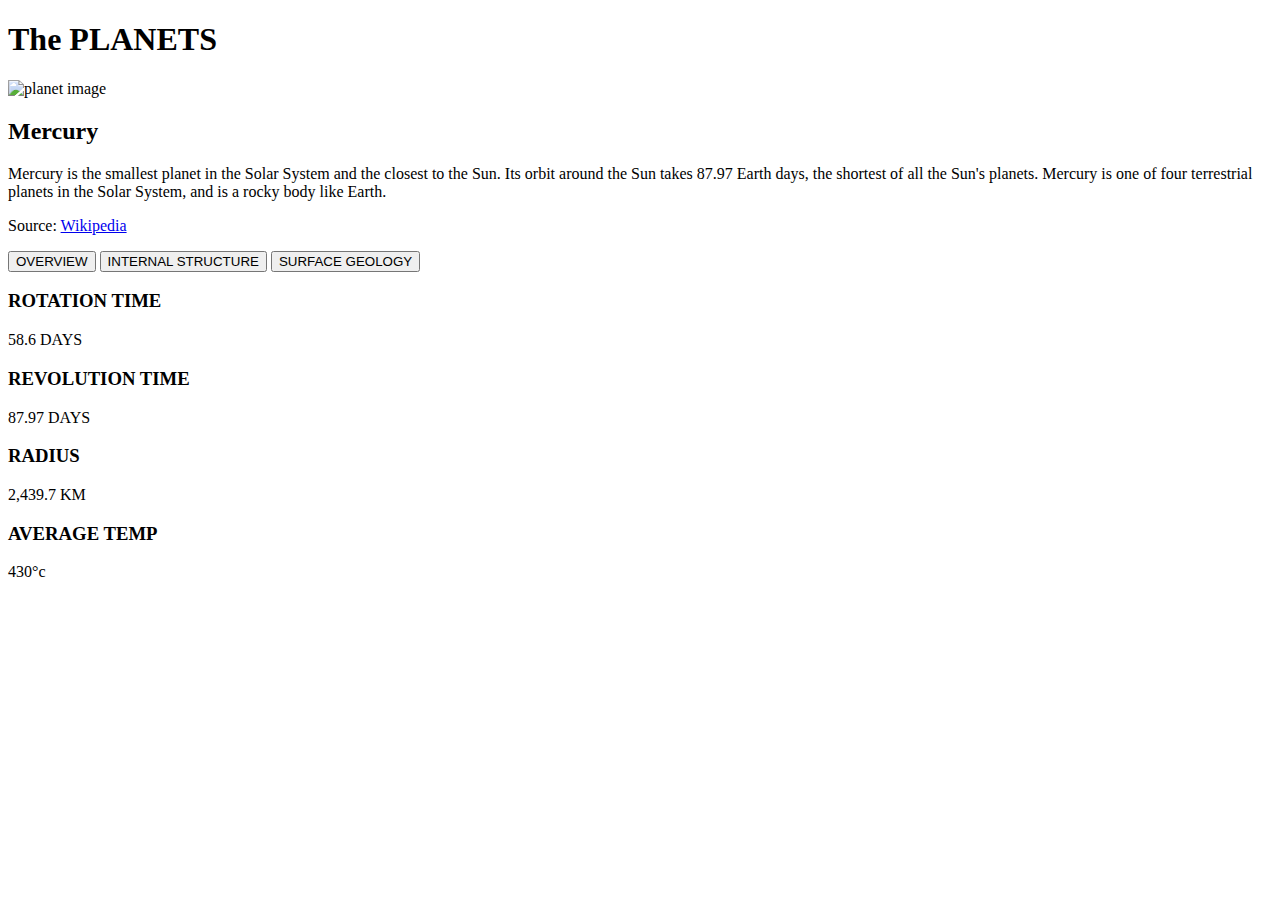
==== components/index.html @ 9cbfa05c "initial commit of mercury file(html)" ====
<!DOCTYPE html>
<html lang="en">
<head>
    <meta charset="UTF-8">
    <meta name="viewport" content="width=device-width, initial-scale=1.0">
    <title>Planets fact site</title>
</head>
<body>
    
  <header>
    <h1>The PLANETS</h1>
    <nav>
      <ul id="planet-list">
        <!-- JavaScript will populate this list -->
      </ul>
    </nav>
  </header>
  <main>
    <section class="planet_info">
      <div class="planet_image">
        <img id="planet_image" src="" alt="planet image">
      </div>
      <div class="planet_details">
        <h2 id="planet-name">Mercury</h2>
            <!-- Overview Content Start -->
        <p id="planet-overview">Mercury is the smallest planet in the Solar System and the closest 
          to the Sun. Its orbit around the Sun takes 87.97 Earth days, the 
          shortest of all the Sun's planets. Mercury is one of four terrestrial 
          planets in the Solar System, and is a rocky body like Earth.</p>
          <p>Source: <a href="https://en.wikipedia.org/wiki/Mercury_(planet)" id="planet-source" target="_blank">Wikipedia </a></p>

          <div class="tabs">
            <button data-tab="overview">OVERVIEW</button>
                  <!-- Overview Content End -->

                  <!-- Internal Structure Content Start -->
            <button data-tab="structure">INTERNAL STRUCTURE</button>
                  <!-- Internal Structure Content End -->

                  <!-- Surface Geology Content Start -->
            <button data-tab="geology">SURFACE GEOLOGY</button>
                   <!-- Surface Geology Content End -->

          </div>
      </div>
    </section>
    <section class="planet-stats">
      <div class="stat">
        <h3>ROTATION TIME</h3>
        <p id="rotation-time">58.6 DAYS</p>
      </div>
      <div class="stat">
        <h3>REVOLUTION TIME</h3>
        <p id="revolution-time">87.97 DAYS</p>
      </div>
      <div class="stat">
        <h3>RADIUS</h3>
        <p id="radius">2,439.7 KM</p>
      </div>
      <div class="stat">
        <h3>AVERAGE TEMP</h3>
        <p id="average-time">430°c</p>
      </div>
    </section>
  </main>

  <script src="script.js"></script>
</body>
</html>
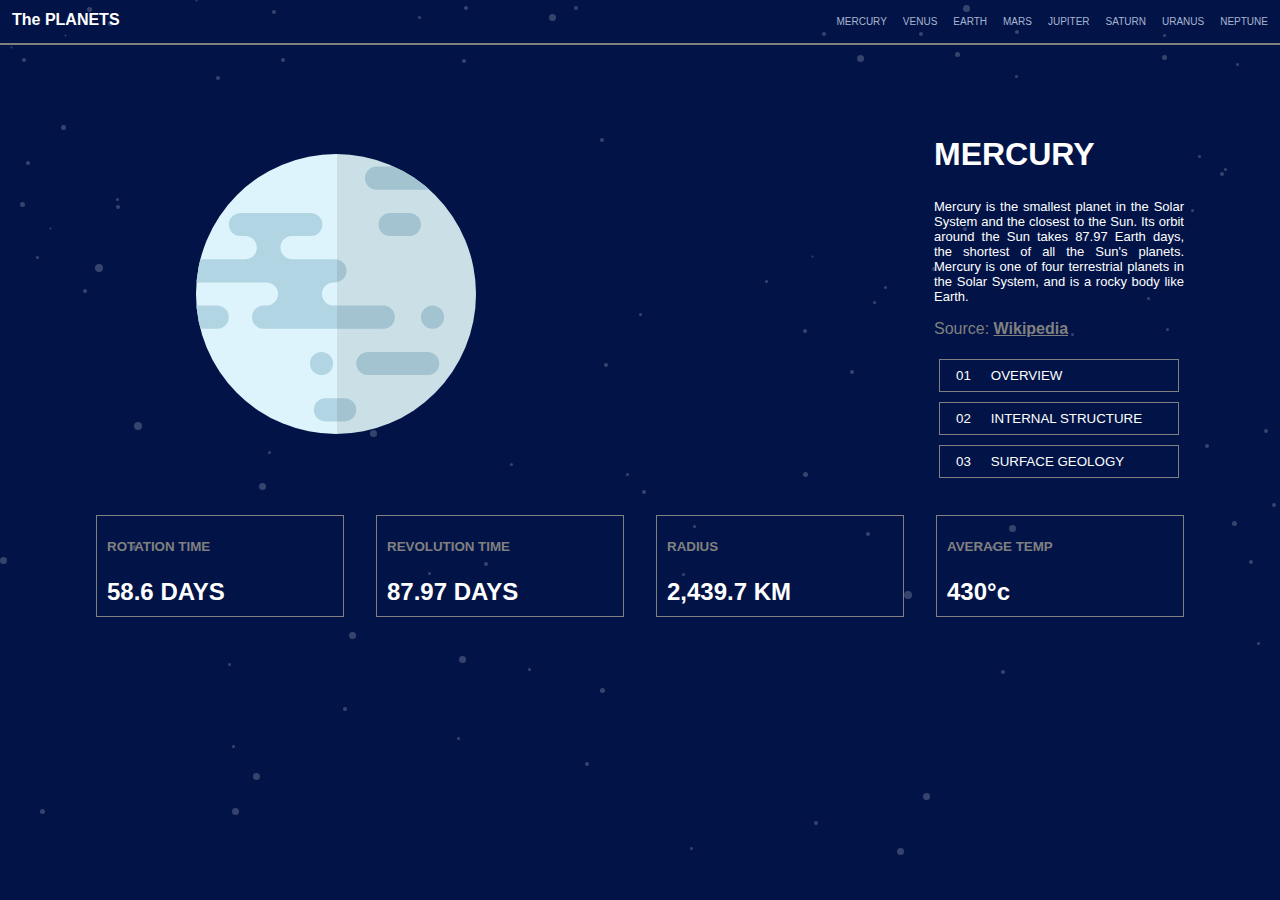
==== commit e9072913: "style mercury page" ====
--- a/components/index.html
+++ b/components/index.html
@@ -4,6 +4,7 @@
     <meta charset="UTF-8">
     <meta name="viewport" content="width=device-width, initial-scale=1.0">
     <title>Planets fact site</title>
+    <link rel="stylesheet" href="style.css">
 </head>
 <body>
     
@@ -11,34 +12,42 @@
     <h1>The PLANETS</h1>
     <nav>
       <ul id="planet-list">
-        <!-- JavaScript will populate this list -->
+        <li>MERCURY</li>
+        <li>VENUS</li>
+        <li>EARTH</li>
+        <li>MARS</li>
+        <li>JUPITER</li>
+        <li>SATURN</li>
+        <li>URANUS</li>
+        <li>NEPTUNE</li>
       </ul>
     </nav>
   </header>
+  <div id="strt-line"></div>
   <main>
     <section class="planet_info">
       <div class="planet_image">
-        <img id="planet_image" src="" alt="planet image">
+        <img id="planet_img" src="./Assets/planet-mercury.svg" alt="planet image">
       </div>
       <div class="planet_details">
-        <h2 id="planet-name">Mercury</h2>
+        <h2 id="planet-name">MERCURY</h2>
             <!-- Overview Content Start -->
         <p id="planet-overview">Mercury is the smallest planet in the Solar System and the closest 
           to the Sun. Its orbit around the Sun takes 87.97 Earth days, the 
           shortest of all the Sun's planets. Mercury is one of four terrestrial 
           planets in the Solar System, and is a rocky body like Earth.</p>
-          <p>Source: <a href="https://en.wikipedia.org/wiki/Mercury_(planet)" id="planet-source" target="_blank">Wikipedia </a></p>
+          <p id="src">Source: <a href="https://en.wikipedia.org/wiki/Mercury_(planet)" id="planet-source" target="_blank">Wikipedia </a></p>
 
           <div class="tabs">
-            <button data-tab="overview">OVERVIEW</button>
+            <button data-tab="overview"><span>01</span>OVERVIEW</button>
                   <!-- Overview Content End -->
 
                   <!-- Internal Structure Content Start -->
-            <button data-tab="structure">INTERNAL STRUCTURE</button>
+            <button data-tab="structure"><span>02</span>INTERNAL STRUCTURE</button>
                   <!-- Internal Structure Content End -->
 
                   <!-- Surface Geology Content Start -->
-            <button data-tab="geology">SURFACE GEOLOGY</button>
+            <button data-tab="geology"><span>03</span>SURFACE GEOLOGY</button>
                    <!-- Surface Geology Content End -->
 
           </div>
@@ -64,6 +73,6 @@
     </section>
   </main>
 
-  <script src="script.js"></script>
+  <script src="./script.js"></script>
 </body>
 </html>--- a/components/style.css
+++ b/components/style.css
@@ -0,0 +1,133 @@
+body {
+    font-family: Arial, Helvetica, sans-serif;
+    color: #fff;
+    background-color: #021447;
+    background-image: url("data:image/svg+xml;charset=UTF-8,<svg xmlns='http://www.w3.org/2000/svg' width='1532' height='1291'><g fill='%23FFF' fill-rule='evenodd' opacity='.202'><circle cx='1155.5' cy='369.5' r='3.5'/><circle cx='1145.5' cy='372.5' r='1.5'/><circle cx='1167.5' cy='329.5' r='1.5'/><circle cx='1148.5' cy='298.5' r='1.5'/><circle cx='1225.5' cy='169.5' r='1.5'/><circle cx='1222' cy='174' r='2'/><circle cx='1199.5' cy='156.5' r='1.5'/><circle cx='1192.5' cy='210.5' r='1.5'/><circle cx='1344' cy='192' r='2'/><circle cx='1336' cy='332' r='2'/><circle cx='1362.5' cy='350.5' r='1.5'/><circle cx='1164.5' cy='57.5' r='2.5'/><circle cx='1237.5' cy='64.5' r='1.5'/><circle cx='1164.5' cy='35.5' r='1.5'/><circle cx='1016.5' cy='76.5' r='1.5'/><circle cx='1017' cy='32' r='2'/><circle cx='966.5' cy='8.5' r='3.5'/><circle cx='957.5' cy='54.5' r='2.5'/><circle cx='860.5' cy='58.5' r='3.5'/><circle cx='921' cy='34' r='2'/><circle cx='965' cy='229' r='2'/><circle cx='934' cy='269' r='2'/><circle cx='885.5' cy='287.5' r='1.5'/><circle cx='874.5' cy='302.5' r='1.5'/><circle cx='963' cy='410' r='4'/><circle cx='852' cy='372' r='2'/><circle cx='805' cy='331' r='2'/><circle cx='812.5' cy='256.5' r='1'/><circle cx='766.5' cy='281.5' r='1.5'/><circle cx='1510' cy='17' r='2'/><circle cx='1516.5' cy='20.5' r='2.5'/><circle cx='1457' cy='200' r='2'/><circle cx='1431.5' cy='75.5' r='1.5'/><circle cx='1420.5' cy='89.5' r='1.5'/><circle cx='1357.5' cy='43.5' r='1'/><circle cx='1310.5' cy='70.5' r='1.5'/><circle cx='805.5' cy='474.5' r='2.5'/><circle cx='1490' cy='409' r='2'/><circle cx='1508.5' cy='356.5' r='1.5'/><circle cx='1072.5' cy='334.5' r='1.5'/><circle cx='1109' cy='417' r='2'/><circle cx='1207' cy='446' r='2'/><circle cx='1266' cy='431' r='2'/><circle cx='1234.5' cy='523.5' r='2.5'/><circle cx='1274' cy='505' r='2'/><circle cx='1403.5' cy='481.5' r='1.5'/><circle cx='1417' cy='525' r='2'/><circle cx='1251' cy='562' r='2'/><circle cx='1326' cy='578' r='2'/><circle cx='1417.5' cy='661.5' r='2.5'/><circle cx='1396' cy='696' r='2'/><circle cx='1427.5' cy='677.5' r='1.5'/><circle cx='1258.5' cy='643.5' r='1.5'/><circle cx='1343.5' cy='758.5' r='2.5'/><circle cx='1498' cy='673' r='2'/><circle cx='1529.5' cy='633.5' r='2.5'/><circle cx='1440.5' cy='575.5' r='1'/><circle cx='1306.5' cy='918.5' r='1.5'/><circle cx='1499' cy='911' r='2'/><circle cx='1467.5' cy='923.5' r='1.5'/><circle cx='1497' cy='1029' r='2'/><circle cx='1432.5' cy='1044.5' r='1.5'/><circle cx='824' cy='34' r='2'/><circle cx='602' cy='140' r='2'/><circle cx='640.5' cy='314.5' r='1.5'/><circle cx='606' cy='365' r='2'/><circle cx='466' cy='8' r='2'/><circle cx='576' cy='8' r='2'/><circle cx='552.5' cy='17.5' r='3.5'/><circle cx='464' cy='61' r='2'/><circle cx='218' cy='78' r='2'/><circle cx='419.5' cy='17.5' r='1.5'/><circle cx='461.5' cy='288.5' r='3.5'/><circle cx='440.5' cy='279.5' r='1.5'/><circle cx='386' cy='332' r='2'/><circle cx='404' cy='342' r='2'/><circle cx='378' cy='270' r='2'/><circle cx='362' cy='365' r='2'/><circle cx='373.5' cy='433.5' r='3.5'/><circle cx='511.5' cy='464.5' r='1.5'/><circle cx='627.5' cy='474.5' r='1.5'/><circle cx='644' cy='492' r='2'/><circle cx='117.5' cy='199.5' r='1.5'/><circle cx='118' cy='207' r='2'/><circle cx='89.5' cy='9.5' r='2.5'/><circle cx='110.5' cy='23.5' r='2.5'/><circle cx='196.5' cy='.5' r='1'/><circle cx='274' cy='12' r='2'/><circle cx='283' cy='60' r='2'/><circle cx='63.5' cy='127.5' r='2.5'/><circle cx='24' cy='60' r='2'/><circle cx='65.5' cy='35.5' r='1'/><circle cx='28' cy='163' r='2'/><circle cx='22.5' cy='204.5' r='2.5'/><circle cx='99' cy='268' r='4'/><circle cx='50.5' cy='228.5' r='1'/><circle cx='37.5' cy='257.5' r='1.5'/><circle cx='85' cy='291' r='2'/><circle cx='11.5' cy='47.5' r='1'/><circle cx='138' cy='426' r='4'/><circle cx='262.5' cy='486.5' r='3.5'/><circle cx='269.5' cy='452.5' r='1.5'/><circle cx='134.5' cy='547.5' r='2.5'/><circle cx='3.5' cy='560.5' r='3.5'/><circle cx='429.5' cy='573.5' r='1.5'/><circle cx='486' cy='564' r='2'/><circle cx='511' cy='597' r='2'/><circle cx='352.5' cy='635.5' r='3.5'/><circle cx='345' cy='709' r='2'/><circle cx='256.5' cy='776.5' r='3.5'/><circle cx='235.5' cy='811.5' r='3.5'/><circle cx='229.5' cy='664.5' r='1.5'/><circle cx='233.5' cy='746.5' r='1.5'/><circle cx='42.5' cy='811.5' r='2.5'/><circle cx='77.5' cy='980.5' r='2.5'/><circle cx='255' cy='938' r='2'/><circle cx='32.5' cy='938.5' r='3.5'/><circle cx='23.5' cy='1086.5' r='1.5'/><circle cx='108.5' cy='1238.5' r='3.5'/><circle cx='159.5' cy='1159.5' r='2.5'/><circle cx='90.5' cy='1192.5' r='1'/><circle cx='300.5' cy='1081.5' r='3.5'/><circle cx='388.5' cy='1154.5' r='3.5'/><circle cx='343' cy='1124' r='2'/><circle cx='467.5' cy='1072.5' r='1.5'/><circle cx='532.5' cy='1146.5' r='2.5'/><circle cx='555.5' cy='1153.5' r='2.5'/><circle cx='546.5' cy='1137.5' r='1'/><circle cx='318' cy='1199' r='4'/><circle cx='301.5' cy='1186.5' r='1.5'/><circle cx='408' cy='1230' r='2'/><circle cx='491.5' cy='1210.5' r='1'/><circle cx='565.5' cy='1178.5' r='1.5'/><circle cx='656.5' cy='1235.5' r='3.5'/><circle cx='709' cy='1285' r='2'/><circle cx='324.5' cy='1289.5' r='1.5'/><circle cx='332.5' cy='1278.5' r='1.5'/><circle cx='819.5' cy='1028.5' r='2.5'/><circle cx='875' cy='1157' r='2'/><circle cx='963.5' cy='1152.5' r='2.5'/><circle cx='962' cy='1145' r='2'/><circle cx='1069.5' cy='1181.5' r='11.5'/><circle cx='1003.5' cy='1152.5' r='2.5'/><circle cx='940.5' cy='1193.5' r='2.5'/><circle cx='907' cy='1068' r='2'/><circle cx='945' cy='925' r='2'/><circle cx='1204' cy='1186' r='2'/><circle cx='691.5' cy='848.5' r='1.5'/><circle cx='831' cy='1013' r='2'/><circle cx='833.5' cy='1082.5' r='2.5'/><circle cx='833' cy='1190' r='2'/><circle cx='1155.5' cy='1022.5' r='3.5'/><circle cx='908' cy='595' r='4'/><circle cx='1012.5' cy='528.5' r='3.5'/><circle cx='992.5' cy='547.5' r='1.5'/><circle cx='577' cy='960' r='2'/><circle cx='599.5' cy='939.5' r='1.5'/><circle cx='446' cy='959' r='2'/><circle cx='868' cy='534' r='2'/><circle cx='683.5' cy='574.5' r='1.5'/><circle cx='694.5' cy='526.5' r='1.5'/><circle cx='462.5' cy='659.5' r='3.5'/><circle cx='458.5' cy='738.5' r='1.5'/><circle cx='587' cy='764' r='2'/><circle cx='602.5' cy='690.5' r='2.5'/><circle cx='529.5' cy='669.5' r='1.5'/><circle cx='900.5' cy='851.5' r='3.5'/><circle cx='926.5' cy='796.5' r='3.5'/><circle cx='816' cy='823' r='2'/><circle cx='1003' cy='672' r='2'/></g></svg>");
+    margin: 0;
+    padding: 0;
+}
+
+header {
+    display: flex;
+    justify-content: space-between;
+    /* padding: 1rem; */
+    max-height: fit-content;
+}
+
+header > h1 {
+    font-size: medium;
+    margin-left: 12px;
+}
+
+nav ul {
+    display: flex;
+    justify-content: center;
+    gap: 1rem;
+    list-style: none;
+    padding: 0;
+    margin-right: 12px;
+}
+
+nav ul li {
+    cursor: pointer;
+    color: #a8b4d0;
+    font-size: 10px;
+}
+
+nav ul li:hover {
+    color: #fff;
+}
+
+#strt-line {
+    border:0.3px solid grey;
+}
+
+main {
+    padding: 5%;
+    margin: 0 2rem;
+}
+
+    /* Codes under planet_info section */
+
+.planet_info {
+    display: flex;
+    gap: 2rem;
+    align-items: center;
+    justify-content: space-between;
+}
+
+.planet_image img {
+    width: 280px;
+    margin-left: 100px;
+}
+
+.planet_details {
+    max-width: 250px;
+}
+
+#planet-name {
+    font-size: xx-large;
+}
+
+#planet-overview {
+    text-align: justify;
+    font-size: small;
+}
+
+#src {
+    color: grey;
+}
+
+#src a {
+    color: grey;
+    font-weight: bold;
+}
+
+.tabs {
+    display: grid;
+    
+}
+
+.tabs button {
+    margin: 5px;
+    padding: 0.5rem 1rem;
+    border: 0.5px solid grey;
+    cursor: pointer;
+    background-color: #021447;
+    color: #fff;
+    text-align: justify;
+  }
+
+.tabs button:hover {
+    background-color: #444b70;
+}
+
+.tabs button span {
+    margin-right: 20px;
+}
+
+.planet-stats {
+    margin-top: 2rem;
+    display: flex;
+    gap: 2rem;
+    /* justify-content: center; */
+  }
+
+.stat {
+    text-align: justify;
+    border: 1px solid grey;
+    padding: 10px;
+    width: 25%;
+    height: 80px;
+}
+
+.stat h3 {
+    font-size: smaller;
+    font-weight: bolder;
+    color: grey;
+}
+
+.stat p {
+    font-weight: bolder;
+    font-size: x-large;
+}